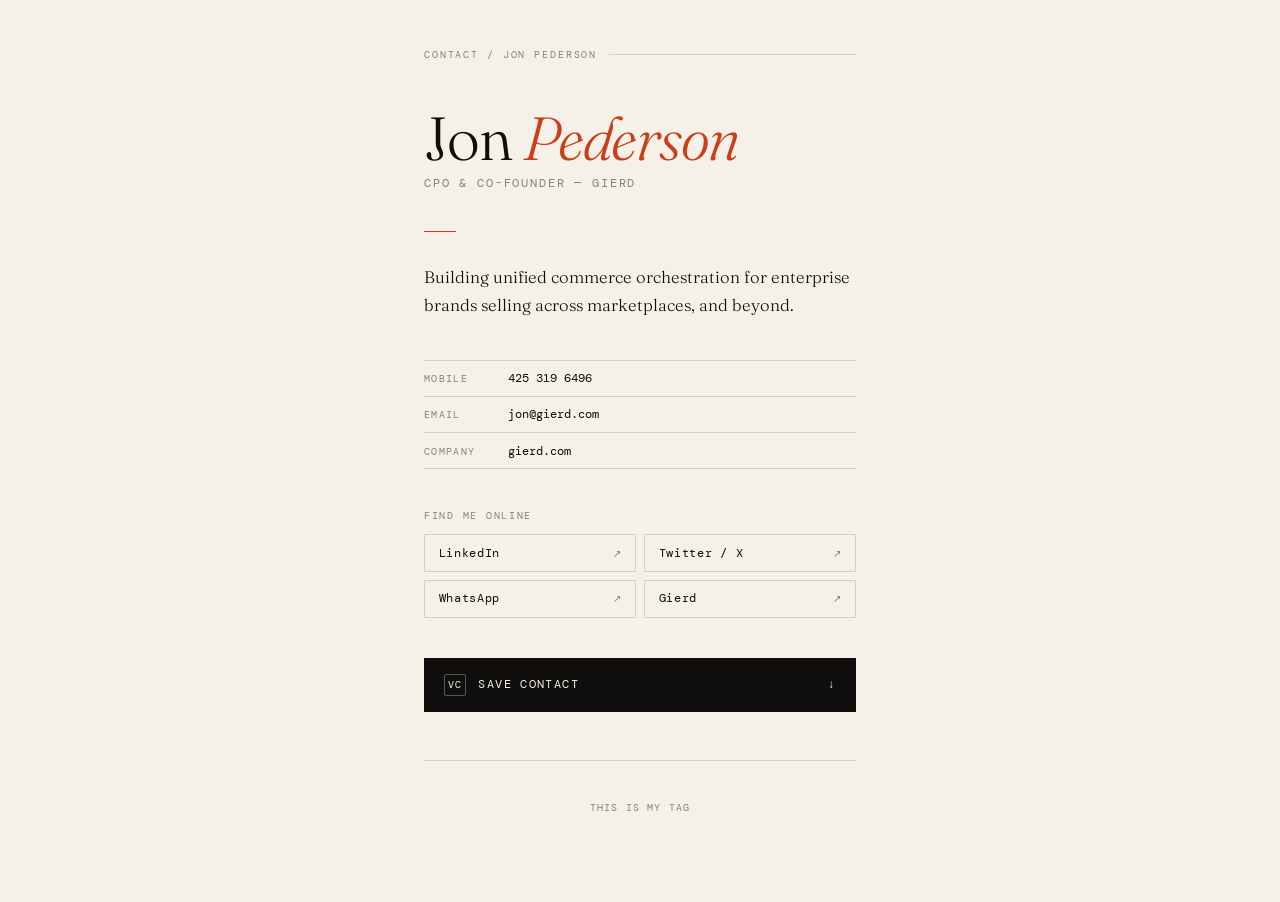
==== index.html @ 75db025e "Replace Skype link with WhatsApp link and update pin" ====
<!DOCTYPE html>
<html lang="en">
<head>
  <meta charset="UTF-8" />
  <meta name="viewport" content="width=device-width, initial-scale=1.0" />
  <title>Jon Pederson</title>
  <link rel="preconnect" href="https://fonts.googleapis.com" />
  <link rel="preconnect" href="https://fonts.gstatic.com" crossorigin />
  <link href="https://fonts.googleapis.com/css2?family=DM+Mono:ital,wght@0,300;0,400;0,500;1,300&family=Fraunces:ital,opsz,wght@0,9..144,300;0,9..144,400;1,9..144,300&display=swap" rel="stylesheet" />

  <style>
    :root {
      --ink: #0f0e0c;
      --paper: #f5f0e8;
      --accent: #c8401a;
      --muted: #8a8070;
      --rule: #d6cfc2;
      --mono: 'DM Mono', monospace;
      --serif: 'Fraunces', Georgia, serif;
    }

    *, *::before, *::after { box-sizing: border-box; margin: 0; padding: 0; }

    html, body {
      height: 100%;
      background: var(--paper);
      color: var(--ink);
      font-family: var(--mono);
      -webkit-font-smoothing: antialiased;
    }

    /* ââ OWNER INTERSTITIAL SCREEN ââ */
    #owner-screen {
      display: none;
      position: fixed;
      inset: 0;
      background: var(--ink);
      color: var(--paper);
      flex-direction: column;
      align-items: center;
      justify-content: center;
      gap: 1.5rem;
      font-family: var(--mono);
      text-transform: uppercase;
      letter-spacing: 0.1em;
    }

    #owner-screen .owner-label {
      font-size: 0.7rem;
      color: rgba(245,240,232,0.5);
      letter-spacing: 0.2em;
    }

    /* countdown ring */
    #countdown-ring {
      position: relative;
      width: 72px;
      height: 72px;
    }
    #countdown-ring svg {
      transform: rotate(-90deg);
    }
    #countdown-ring .ring-bg {
      fill: none;
      stroke: rgba(255,255,255,0.1);
      stroke-width: 3;
    }
    #countdown-ring .ring-fill {
      fill: none;
      stroke: var(--accent);
      stroke-width: 3;
      stroke-linecap: round;
      stroke-dasharray: 201;
      stroke-dashoffset: 0;
      transition: stroke-dashoffset 1s linear;
    }
    #countdown-ring .ring-num {
      position: absolute;
      inset: 0;
      display: flex;
      align-items: center;
      justify-content: center;
      font-size: 1.4rem;
      font-weight: 300;
      color: var(--paper);
    }

    #owner-screen .keep-label {
      font-size: 0.72rem;
      letter-spacing: 0.16em;
    }

    /* "show card" escape button */
    #show-card-btn {
      margin-top: 0.5rem;
      background: none;
      border: 1px solid rgba(245,240,232,0.2);
      color: rgba(245,240,232,0.55);
      font-family: var(--mono);
      font-size: 0.6rem;
      letter-spacing: 0.14em;
      text-transform: uppercase;
      padding: 0.6rem 1.25rem;
      cursor: pointer;
      transition: all 0.2s;
    }
    #show-card-btn:hover {
      border-color: rgba(245,240,232,0.5);
      color: var(--paper);
    }

    /* ââ PUBLIC CARD ââ */
    #public-card {
      display: none;
      min-height: 100vh;
      padding: 3rem 1.5rem 5rem;
      max-width: 480px;
      margin: 0 auto;
      animation: fadeUp 0.5s ease both;
    }

    @keyframes fadeUp {
      from { opacity: 0; transform: translateY(16px); }
      to   { opacity: 1; transform: translateY(0); }
    }

    .top-rule {
      display: flex;
      align-items: center;
      gap: 0.75rem;
      margin-bottom: 3rem;
      color: var(--muted);
      font-size: 0.65rem;
      letter-spacing: 0.18em;
      text-transform: uppercase;
    }
    .top-rule::after {
      content: '';
      flex: 1;
      height: 1px;
      background: var(--rule);
    }

    .name-block { margin-bottom: 2.5rem; }
    .name-block h1 {
      font-family: var(--serif);
      font-weight: 300;
      font-size: clamp(2.6rem, 8vw, 3.8rem);
      line-height: 1;
      letter-spacing: -0.02em;
      color: var(--ink);
      margin-bottom: 0.4rem;
    }
    .name-block h1 em { font-style: italic; color: var(--accent); }
    .name-block .role {
      font-size: 0.72rem;
      letter-spacing: 0.16em;
      text-transform: uppercase;
      color: var(--muted);
    }

    .divider { width: 2rem; height: 1px; background: var(--accent); margin: 2rem 0; }

    .bio {
      font-family: var(--serif);
      font-weight: 300;
      font-size: 1.05rem;
      line-height: 1.65;
      color: var(--ink);
      margin-bottom: 2.5rem;
    }

    .contact-list { list-style: none; margin-bottom: 2.5rem; }
    .contact-list li {
      display: flex;
      align-items: baseline;
      gap: 0.75rem;
      padding: 0.6rem 0;
      border-bottom: 1px solid var(--rule);
      font-size: 0.78rem;
    }
    .contact-list li:first-child { border-top: 1px solid var(--rule); }
    .contact-list .label {
      font-size: 0.6rem;
      letter-spacing: 0.14em;
      text-transform: uppercase;
      color: var(--muted);
      width: 4.5rem;
      flex-shrink: 0;
    }
    .contact-list a { color: var(--ink); text-decoration: none; transition: color 0.15s; }
    .contact-list a:hover { color: var(--accent); }

    .section-label {
      font-size: 0.6rem;
      letter-spacing: 0.18em;
      text-transform: uppercase;
      color: var(--muted);
      margin-bottom: 0.75rem;
    }

    .links-grid {
      display: grid;
      grid-template-columns: 1fr 1fr;
      gap: 0.5rem;
      margin-bottom: 2.5rem;
    }
    .link-pill {
      display: flex;
      align-items: center;
      justify-content: space-between;
      padding: 0.65rem 0.85rem;
      border: 1px solid var(--rule);
      background: transparent;
      color: var(--ink);
      text-decoration: none;
      font-size: 0.72rem;
      letter-spacing: 0.06em;
      transition: all 0.15s;
      cursor: pointer;
    }
    .link-pill:hover { border-color: var(--accent); color: var(--accent); }
    .link-pill .arrow { font-size: 0.65rem; opacity: 0.5; }

    .vcard-btn {
      display: flex;
      align-items: center;
      justify-content: space-between;
      width: 100%;
      padding: 1rem 1.25rem;
      background: var(--ink);
      color: var(--paper);
      border: none;
      cursor: pointer;
      font-family: var(--mono);
      font-size: 0.72rem;
      letter-spacing: 0.12em;
      text-transform: uppercase;
      text-decoration: none;
      transition: background 0.15s;
      margin-bottom: 3rem;
    }
    .vcard-btn:hover { background: var(--accent); }
    .vcard-btn .btn-label { display: flex; align-items: center; gap: 0.75rem; }
    .vcard-btn .icon {
      width: 1.4rem; height: 1.4rem;
      border: 1px solid rgba(255,255,255,0.3);
      border-radius: 2px;
      display: flex; align-items: center; justify-content: center;
      font-size: 0.6rem;
    }

    .claim-row { text-align: center; padding-top: 2rem; border-top: 1px solid var(--rule); }
    .claim-btn {
      background: none;
      border: none;
      font-family: var(--mono);
      font-size: 0.62rem;
      letter-spacing: 0.12em;
      text-transform: uppercase;
      color: var(--muted);
      cursor: pointer;
      padding: 0.5rem 1rem;
      transition: color 0.15s;
    }
    .claim-btn:hover { color: var(--ink); }

    /* ââ CLAIM MODAL ââ */
    #claim-modal {
      display: none;
      position: fixed;
      inset: 0;
      background: rgba(15,14,12,0.85);
      align-items: flex-end;
      justify-content: center;
      z-index: 100;
      animation: fadeIn 0.2s ease;
    }
    #claim-modal.open { display: flex; }
    @keyframes fadeIn { from { opacity: 0; } to { opacity: 1; } }

    .modal-sheet {
      background: var(--paper);
      width: 100%;
      max-width: 480px;
      padding: 2rem 1.5rem 3rem;
      border-top: 3px solid var(--ink);
      animation: slideUp 0.25s ease;
    }
    @keyframes slideUp {
      from { transform: translateY(2rem); opacity: 0; }
      to   { transform: translateY(0); opacity: 1; }
    }

    .modal-title {
      font-size: 0.65rem;
      letter-spacing: 0.18em;
      text-transform: uppercase;
      color: var(--muted);
      margin-bottom: 1.5rem;
    }

    .pin-input { display: flex; gap: 0.5rem; margin-bottom: 1.5rem; }
    .pin-input input {
      flex: 1;
      background: transparent;
      border: 1px solid var(--rule);
      border-bottom: 2px solid var(--ink);
      padding: 0.75rem;
      font-family: var(--mono);
      font-size: 1.2rem;
      letter-spacing: 0.3em;
      text-align: center;
      color: var(--ink);
      outline: none;
      transition: border-color 0.15s;
    }
    .pin-input input:focus { border-bottom-color: var(--accent); }
    .pin-input input.error { border-bottom-color: var(--accent); animation: shake 0.3s ease; }
    @keyframes shake {
      0%, 100% { transform: translateX(0); }
      25% { transform: translateX(-4px); }
      75% { transform: translateX(4px); }
    }

    .modal-actions { display: flex; gap: 0.5rem; }
    .btn-primary {
      flex: 1;
      padding: 0.8rem;
      background: var(--ink);
      color: var(--paper);
      border: none;
      font-family: var(--mono);
      font-size: 0.72rem;
      letter-spacing: 0.1em;
      text-transform: uppercase;
      cursor: pointer;
      transition: background 0.15s;
    }
    .btn-primary:hover { background: var(--accent); }
    .btn-cancel {
      padding: 0.8rem 1.25rem;
      background: transparent;
      border: 1px solid var(--rule);
      font-family: var(--mono);
      font-size: 0.72rem;
      letter-spacing: 0.1em;
      text-transform: uppercase;
      color: var(--muted);
      cursor: pointer;
      transition: all 0.15s;
    }
    .btn-cancel:hover { border-color: var(--ink); color: var(--ink); }

    .modal-hint {
      margin-top: 1rem;
      font-size: 0.62rem;
      color: var(--muted);
      letter-spacing: 0.06em;
    }
  </style>
</head>
<body>

  <!-- OWNER: countdown interstitial -->
  <div id="owner-screen">
    <span class="owner-label">Opening Keep</span>

    <div id="countdown-ring">
      <svg width="72" height="72" viewBox="0 0 72 72">
        <circle class="ring-bg" cx="36" cy="36" r="32" />
        <circle class="ring-fill" id="ring-arc" cx="36" cy="36" r="32" />
      </svg>
      <div class="ring-num" id="ring-num">3</div>
    </div>

    <span class="keep-label">label / tap</span>

    <button id="show-card-btn" onclick="showCardInstead()">
      Show my contact card instead
    </button>
  </div>

  <!-- PUBLIC: contact card -->
  <div id="public-card">

    <div class="top-rule">contact / jon pederson</div>

    <div class="name-block">
      <h1>Jon <em>Pederson</em></h1>
      <div class="role">CPO &amp; Co-founder &mdash; Gierd</div>
    </div>

    <div class="divider"></div>

    <p class="bio">
      Building unified commerce orchestration for enterprise brands selling across marketplaces, and beyond.
    </p>

    <ul class="contact-list">
      <li>
        <span class="label">Mobile</span>
        <a href="tel:4253196496">425 319 6496</a>
      </li>
      <li>
        <span class="label">Email</span>
        <a href="mailto:jon@gierd.com">jon@gierd.com</a>
      </li>
      <li>
        <span class="label">Company</span>
        <a href="https://gierd.com" target="_blank" rel="noopener">gierd.com</a>
      </li>
    </ul>

    <p class="section-label">Find me online</p>
    <div class="links-grid">
      <a class="link-pill" href="https://linkedin.com/in/jonpederson" target="_blank" rel="noopener">
        LinkedIn <span class="arrow">&#x2197;</span>
      </a>
      <a class="link-pill" href="https://twitter.com/jonpederson" target="_blank" rel="noopener">
        Twitter / X <span class="arrow">&#x2197;</span>
      </a>
      <a class="link-pill" href="https://wa.me/14253196496" target="_blank" rel="noopener">
        WhatsApp <span class="arrow">&#x2197;</span>
      </a>
      <a class="link-pill" href="https://gierd.com" target="_blank" rel="noopener">
        Gierd <span class="arrow">&#x2197;</span>
      </a>
    </div>

    <!-- vCard download -->
    <a id="vcard-download" class="vcard-btn" download="jon-pederson.vcf">
      <span class="btn-label">
        <span class="icon">vc</span>
        Save contact
      </span>
      <span>&#x2193;</span>
    </a>

    <div class="claim-row">
      <button class="claim-btn" onclick="openModal()">This is my tag</button>
    </div>

  </div>

  <!-- CLAIM MODAL -->
  <div id="claim-modal">
    <div class="modal-sheet">
      <p class="modal-title">Owner authentication</p>
      <div class="pin-input">
        <input type="password" id="pin-field" maxlength="12"
               placeholder="&#xB7; &#xB7; &#xB7; &#xB7; &#xB7; &#xB7;"
               onkeydown="if(event.key==='Enter') checkPin()" />
      </div>
      <div class="modal-actions">
        <button class="btn-primary" onclick="checkPin()">Unlock</button>
        <button class="btn-cancel" onclick="closeModal()">Cancel</button>
      </div>
      <p class="modal-hint">
        Sets a cookie on this device. Future taps will show a 3-second countdown before opening Keep.
      </p>
    </div>
  </div>

  <script>
    const CONFIG = {
      pin: '8233',
      cookieName: 'jp_owner',
      cookieDays: 365,
      redirectUrl: 'https://keep.google.com/u/0/#label/tap',
      countdownSecs: 3,
      vcardData: `BEGIN:VCARD
VERSION:3.0
N:Pederson;Jon;;;
FN:Jon Pederson
ORG:Gierd
TITLE:CPO & Co-founder
TEL;TYPE=CELL:425-319-6496
EMAIL:jon@gierd.com
URL:https://gierd.com
X-SKYPE:jonpederson
X-GOOGLE-TALK:stopjon
END:VCARD`
    };

    function setCookie(name, value, days) {
      const expires = new Date(Date.now() + days * 864e5).toUTCString();
      document.cookie = `${name}=${value}; expires=${expires}; path=/; SameSite=Lax`;
    }
    function getCookie(name) {
      return document.cookie.split('; ').reduce((acc, c) => {
        const [k, v] = c.split('=');
        return k === name ? v : acc;
      }, null);
    }

    let countdownTimer = null;
    let redirectAborted = false;
    const CIRCUMFERENCE = 2 * Math.PI * 32;

    function startCountdown() {
      const screen = document.getElementById('owner-screen');
      const arc    = document.getElementById('ring-arc');
      const num    = document.getElementById('ring-num');
      redirectAborted = false;
      screen.style.display = 'flex';
      arc.style.strokeDasharray  = CIRCUMFERENCE;
      arc.style.strokeDashoffset = 0;
      num.textContent = CONFIG.countdownSecs;
      let remaining = CONFIG.countdownSecs;
      function tick() {
        if (redirectAborted) return;
        remaining--;
        const fraction = remaining / CONFIG.countdownSecs;
        arc.style.strokeDashoffset = CIRCUMFERENCE * (1 - fraction);
        num.textContent = remaining > 0 ? remaining : '';
        if (remaining <= 0) {
          if (!redirectAborted) window.location.href = CONFIG.redirectUrl;
        } else {
          countdownTimer = setTimeout(tick, 1000);
        }
      }
      countdownTimer = setTimeout(tick, 1000);
    }

    function showCardInstead() {
      redirectAborted = true;
      clearTimeout(countdownTimer);
      document.getElementById('owner-screen').style.display = 'none';
      document.getElementById('public-card').style.display  = 'block';
    }

    window.addEventListener('DOMContentLoaded', () => {
      const blob = new Blob([CONFIG.vcardData], { type: 'text/vcard' });
      document.getElementById('vcard-download').href = URL.createObjectURL(blob);
      if (getCookie(CONFIG.cookieName) === 'true') {
        startCountdown();
      } else {
        document.getElementById('public-card').style.display = 'block';
      }
    });

    function openModal() {
      document.getElementById('claim-modal').classList.add('open');
      setTimeout(() => document.getElementById('pin-field').focus(), 300);
    }
    function closeModal() {
      document.getElementById('claim-modal').classList.remove('open');
      document.getElementById('pin-field').value = '';
      document.getElementById('pin-field').classList.remove('error');
    }
    function checkPin() {
      const input = document.getElementById('pin-field');
      if (input.value === CONFIG.pin) {
        setCookie(CONFIG.cookieName, 'true', CONFIG.cookieDays);
        closeModal();
        document.getElementById('public-card').style.display = 'none';
        startCountdown();
      } else {
        input.classList.add('error');
        input.value = '';
        setTimeout(() => input.classList.remove('error'), 400);
      }
    }

    document.getElementById('claim-modal').addEventListener('click', function(e) {
      if (e.target === this) closeModal();
    });
  </script>

</body>
</html>
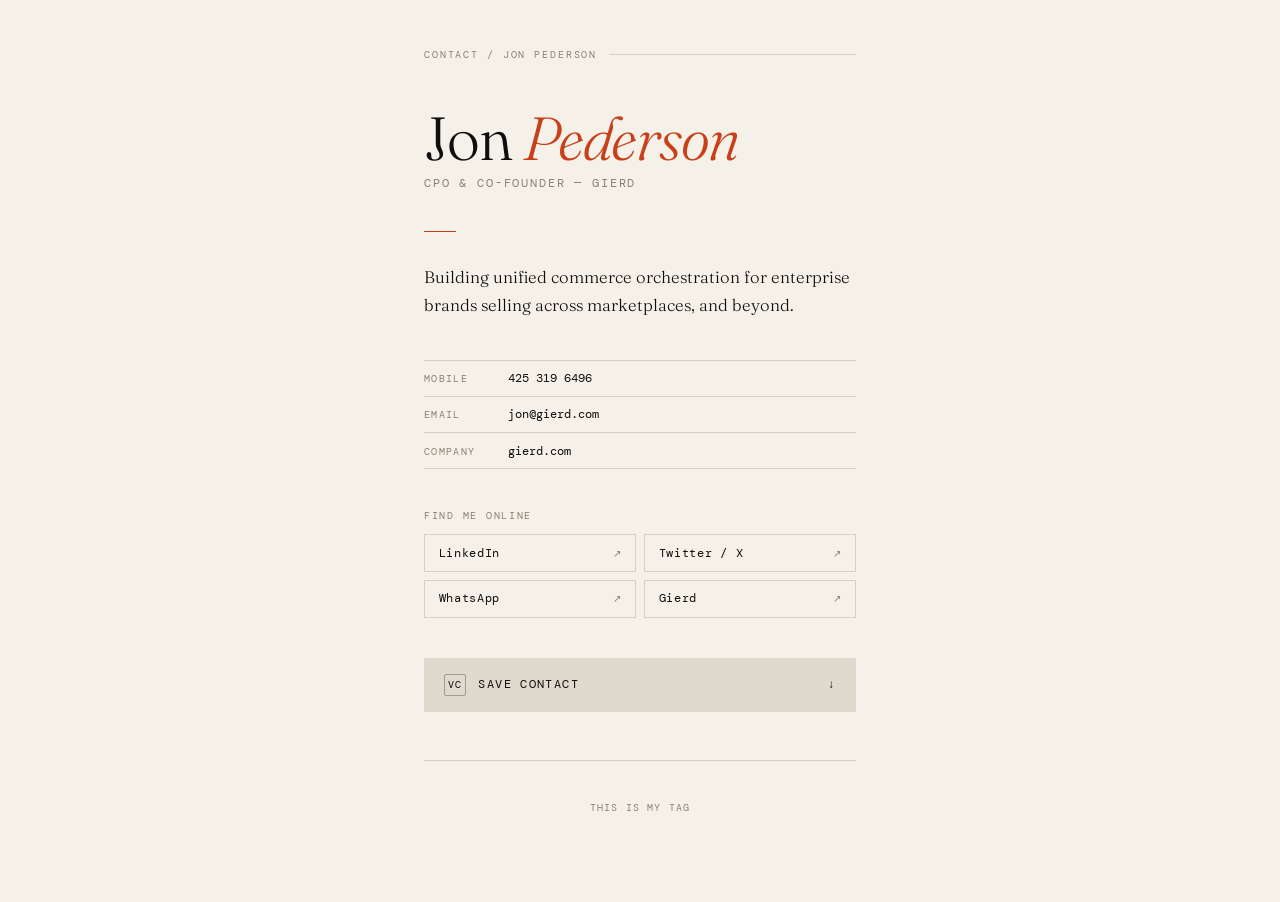
==== commit aff4e92c: "Add blur backdrop behind schedule nudge; style Save Contact button gray - Add #nudge-backdrop: fixed" ====
--- a/index.html
+++ b/index.html
@@ -228,8 +228,8 @@
       justify-content: space-between;
       width: 100%;
       padding: 1rem 1.25rem;
-      background: var(--ink);
-      color: var(--paper);
+      background: #e0d9ce;
+      color: var(--ink);
       border: none;
       cursor: pointer;
       font-family: var(--mono);
@@ -237,17 +237,19 @@
       letter-spacing: 0.12em;
       text-transform: uppercase;
       text-decoration: none;
-      transition: background 0.15s;
+      transition: background 0.15s, color 0.15s;
       margin-bottom: 3rem;
     }
-    .vcard-btn:hover { background: var(--accent); }
+    .vcard-btn:hover { background: var(--accent); color: var(--paper); }
+    .vcard-btn:hover .icon { border-color: rgba(255,255,255,0.3); }
     .vcard-btn .btn-label { display: flex; align-items: center; gap: 0.75rem; }
     .vcard-btn .icon {
       width: 1.4rem; height: 1.4rem;
-      border: 1px solid rgba(255,255,255,0.3);
+      border: 1px solid rgba(15,14,12,0.3);
       border-radius: 2px;
       display: flex; align-items: center; justify-content: center;
       font-size: 0.6rem;
+      transition: border-color 0.15s;
     }
 
     .claim-row { text-align: center; padding-top: 2rem; border-top: 1px solid var(--rule); }
@@ -358,6 +360,92 @@
       color: var(--muted);
       letter-spacing: 0.06em;
     }
+
+    /* ── SCHEDULE NUDGE ── */
+    #nudge-backdrop {
+      display: none;
+      position: fixed;
+      bottom: 0;
+      left: 0;
+      right: 0;
+      height: 35vh;
+      backdrop-filter: blur(12px);
+      -webkit-backdrop-filter: blur(12px);
+      background: linear-gradient(to bottom, transparent 0%, rgba(245,240,232,0.35) 100%);
+      z-index: 190;
+      opacity: 0;
+      transition: opacity 0.35s ease;
+      pointer-events: none;
+    }
+    #nudge-backdrop.visible { display: block; }
+    #nudge-backdrop.shown { opacity: 1; }
+
+    #schedule-nudge {
+      display: none;
+      position: fixed;
+      bottom: 1.5rem;
+      left: 50%;
+      transform: translateX(-50%) translateY(1rem);
+      width: calc(100% - 3rem);
+      max-width: 480px;
+      background: var(--ink);
+      color: var(--paper);
+      padding: 1rem 1.25rem;
+      z-index: 200;
+      opacity: 0;
+      transition: opacity 0.3s ease, transform 0.3s ease;
+    }
+    #schedule-nudge.visible {
+      display: flex;
+      align-items: center;
+      justify-content: space-between;
+      gap: 1rem;
+    }
+    #schedule-nudge.shown {
+      opacity: 1;
+      transform: translateX(-50%) translateY(0);
+    }
+    .nudge-text {
+      font-size: 0.72rem;
+      letter-spacing: 0.06em;
+      line-height: 1.4;
+    }
+    .nudge-text strong {
+      display: block;
+      font-weight: 500;
+      letter-spacing: 0.1em;
+      text-transform: uppercase;
+      font-size: 0.65rem;
+      margin-bottom: 0.2rem;
+      color: rgba(245,240,232,0.6);
+    }
+    .nudge-actions { display: flex; align-items: center; gap: 0.5rem; flex-shrink: 0; }
+    .nudge-btn {
+      padding: 0.55rem 0.9rem;
+      background: var(--accent);
+      color: var(--paper);
+      border: none;
+      font-family: var(--mono);
+      font-size: 0.65rem;
+      letter-spacing: 0.1em;
+      text-transform: uppercase;
+      text-decoration: none;
+      cursor: pointer;
+      white-space: nowrap;
+      transition: opacity 0.15s;
+    }
+    .nudge-btn:hover { opacity: 0.85; }
+    .nudge-dismiss {
+      background: none;
+      border: none;
+      color: rgba(245,240,232,0.4);
+      font-size: 1rem;
+      cursor: pointer;
+      line-height: 1;
+      padding: 0.25rem;
+      transition: color 0.15s;
+    }
+    .nudge-dismiss:hover { color: var(--paper); }
   </style>
 </head>
 <body>
@@ -441,6 +529,21 @@
       <button class="claim-btn" onclick="openModal()">This is my tag</button>
     </div>
 
+  </div>
+
+  <!-- SCHEDULE NUDGE -->
+  <div id="nudge-backdrop"></div>
+  <div id="schedule-nudge">
+    <div class="nudge-text">
+      <strong>Let's connect</strong>
+      Find a time to meet with Jon
+    </div>
+    <div class="nudge-actions">
+      <a class="nudge-btn" href="https://calendar.app.google/i15ReDVnfKninEQF6" target="_blank" rel="noopener">
+        Schedule &#x2197;
+      </a>
+      <button class="nudge-dismiss" onclick="dismissNudge()" aria-label="Dismiss">&#x2715;</button>
+    </div>
   </div>
 
   <!-- CLAIM MODAL -->
@@ -464,7 +567,7 @@
 
   <script>
     const CONFIG = {
-      pin: '8233',
+      pin: 'keepme',
       cookieName: 'jp_owner',
       cookieDays: 365,
       redirectUrl: 'https://keep.google.com/u/0/#label/tap',
@@ -537,6 +640,7 @@
         startCountdown();
       } else {
         document.getElementById('public-card').style.display = 'block';
+        startNudgeTimer();
       }
     });
 
@@ -566,6 +670,33 @@
     document.getElementById('claim-modal').addEventListener('click', function(e) {
       if (e.target === this) closeModal();
     });
+
+    let nudgeTimer = null;
+    function startNudgeTimer() {
+      if (sessionStorage.getItem('nudge_dismissed')) return;
+      nudgeTimer = setTimeout(() => {
+        const nudge = document.getElementById('schedule-nudge');
+        const backdrop = document.getElementById('nudge-backdrop');
+        nudge.classList.add('visible');
+        backdrop.classList.add('visible');
+        requestAnimationFrame(() => requestAnimationFrame(() => {
+          nudge.classList.add('shown');
+          backdrop.classList.add('shown');
+        }));
+      }, 10000);
+    }
+    function dismissNudge() {
+      const nudge = document.getElementById('schedule-nudge');
+      const backdrop = document.getElementById('nudge-backdrop');
+      nudge.classList.remove('shown');
+      backdrop.classList.remove('shown');
+      setTimeout(() => {
+        nudge.classList.remove('visible');
+        backdrop.classList.remove('visible');
+      }, 300);
+      sessionStorage.setItem('nudge_dismissed', '1');
+      clearTimeout(nudgeTimer);
+    }
   </script>
 
 </body>
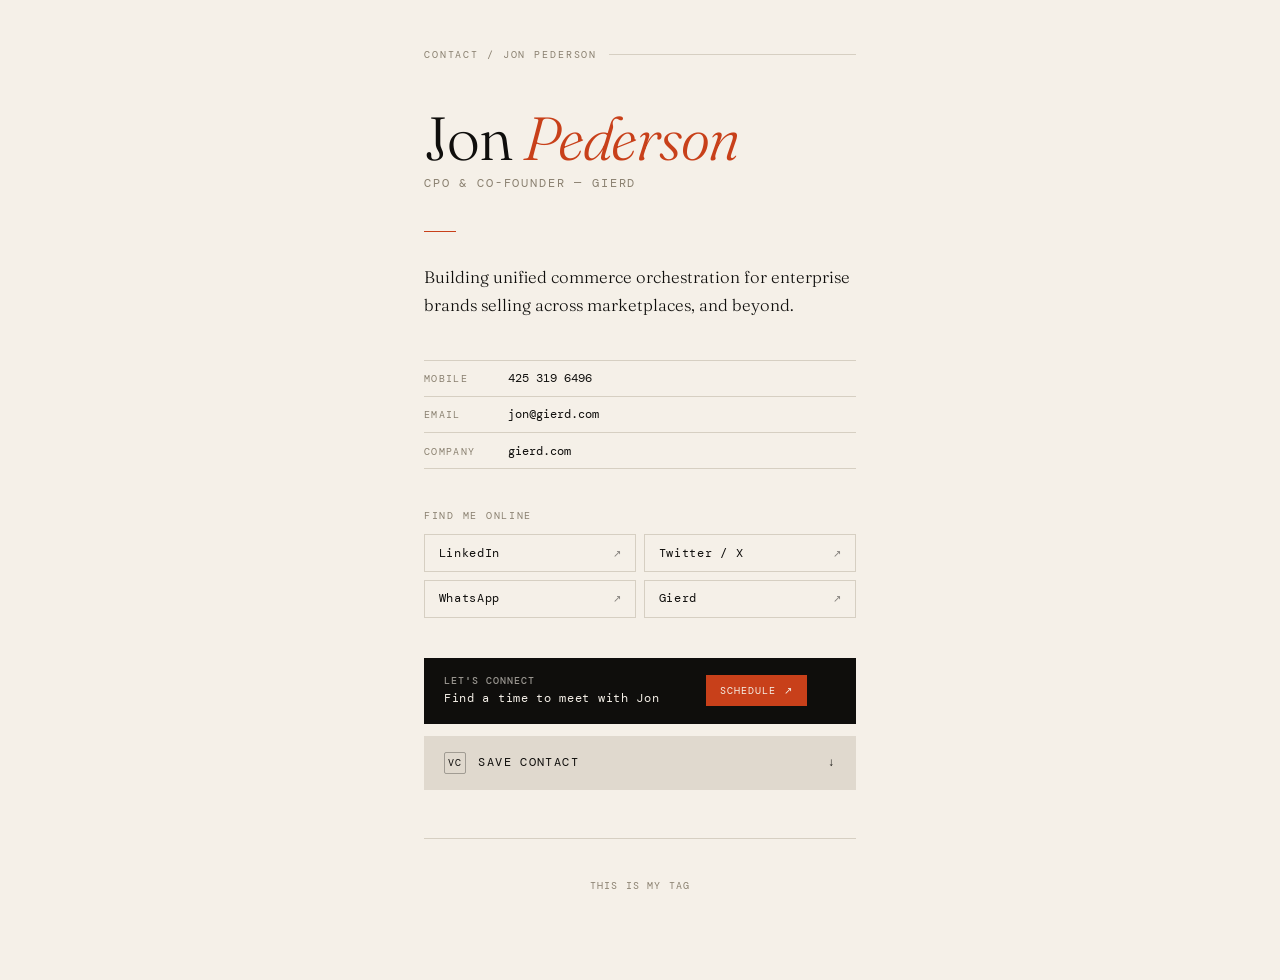
==== commit 317a1c99: "Rework schedule nudge as inline card button with popover animation - Move #schedule-nudge inline in " ====
--- a/index.html
+++ b/index.html
@@ -362,48 +362,51 @@
     }
 
     /* ── SCHEDULE NUDGE ── */
-    #nudge-backdrop {
-      display: none;
-      position: fixed;
-      bottom: 0;
-      left: 0;
-      right: 0;
-      height: 35vh;
-      backdrop-filter: blur(12px);
-      -webkit-backdrop-filter: blur(12px);
-      background: linear-gradient(to bottom, transparent 0%, rgba(245,240,232,0.35) 100%);
-      z-index: 190;
-      opacity: 0;
-      transition: opacity 0.35s ease;
-      pointer-events: none;
-    }
-    #nudge-backdrop.visible { display: block; }
-    #nudge-backdrop.shown { opacity: 1; }
-
     #schedule-nudge {
-      display: none;
-      position: fixed;
-      bottom: 1.5rem;
-      left: 50%;
-      transform: translateX(-50%) translateY(1rem);
-      width: calc(100% - 3rem);
-      max-width: 480px;
-      background: var(--ink);
-      color: var(--paper);
-      padding: 1rem 1.25rem;
-      z-index: 200;
-      opacity: 0;
-      transition: opacity 0.3s ease, transform 0.3s ease;
-    }
-    #schedule-nudge.visible {
       display: flex;
       align-items: center;
       justify-content: space-between;
       gap: 1rem;
-    }
-    #schedule-nudge.shown {
-      opacity: 1;
-      transform: translateX(-50%) translateY(0);
+      padding: 1rem 1.25rem;
+      background: var(--ink);
+      color: var(--paper);
+      margin-bottom: 0.75rem;
+      position: relative;
+      z-index: 1;
+      max-height: 8rem;
+      overflow: hidden;
+      transform-origin: center top;
+      transition:
+        transform 0.5s cubic-bezier(0.34, 1.4, 0.64, 1),
+        box-shadow 0.5s ease,
+        max-height 0.35s ease,
+        opacity 0.3s ease,
+        margin-bottom 0.35s ease,
+        padding 0.35s ease;
+    }
+    #schedule-nudge.popped {
+      transform: scale(1.028) translateY(-3px);
+      box-shadow: 0 20px 56px rgba(0,0,0,0.22), 0 4px 14px rgba(0,0,0,0.13);
+      z-index: 10;
+    }
+    #schedule-nudge.dismissed {
+      max-height: 0;
+      opacity: 0;
+      margin-bottom: 0;
+      padding-top: 0;
+      padding-bottom: 0;
+      pointer-events: none;
+    }
+    /* Blur elements below nudge when it pops */
+    #schedule-nudge.popped ~ #vcard-download,
+    #schedule-nudge.popped ~ .claim-row {
+      filter: blur(2.5px);
+      transition: filter 0.45s ease;
+    }
+    #schedule-nudge:not(.popped) ~ #vcard-download,
+    #schedule-nudge:not(.popped) ~ .claim-row {
+      filter: blur(0);
+      transition: filter 0.45s ease;
     }
     .nudge-text {
       font-size: 0.72rem;
@@ -443,7 +446,13 @@
       cursor: pointer;
       line-height: 1;
       padding: 0.25rem;
-      transition: color 0.15s;
+      opacity: 0;
+      pointer-events: none;
+      transition: opacity 0.3s ease, color 0.15s;
+    }
+    #schedule-nudge.popped .nudge-dismiss {
+      opacity: 1;
+      pointer-events: auto;
     }
     .nudge-dismiss:hover { color: var(--paper); }
   </style>
@@ -516,6 +525,20 @@
       </a>
     </div>
 
+    <!-- Schedule nudge -->
+    <div id="schedule-nudge">
+      <div class="nudge-text">
+        <strong>Let's connect</strong>
+        Find a time to meet with Jon
+      </div>
+      <div class="nudge-actions">
+        <a class="nudge-btn" href="https://calendar.app.google/i15ReDVnfKninEQF6" target="_blank" rel="noopener">
+          Schedule &#x2197;
+        </a>
+        <button class="nudge-dismiss" onclick="dismissNudge()" aria-label="Dismiss">&#x2715;</button>
+      </div>
+    </div>
+
     <!-- vCard download -->
     <a id="vcard-download" class="vcard-btn" download="jon-pederson.vcf">
       <span class="btn-label">
@@ -529,21 +552,6 @@
       <button class="claim-btn" onclick="openModal()">This is my tag</button>
     </div>
 
-  </div>
-
-  <!-- SCHEDULE NUDGE -->
-  <div id="nudge-backdrop"></div>
-  <div id="schedule-nudge">
-    <div class="nudge-text">
-      <strong>Let's connect</strong>
-      Find a time to meet with Jon
-    </div>
-    <div class="nudge-actions">
-      <a class="nudge-btn" href="https://calendar.app.google/i15ReDVnfKninEQF6" target="_blank" rel="noopener">
-        Schedule &#x2197;
-      </a>
-      <button class="nudge-dismiss" onclick="dismissNudge()" aria-label="Dismiss">&#x2715;</button>
-    </div>
   </div>
 
   <!-- CLAIM MODAL -->
@@ -676,24 +684,13 @@
       if (sessionStorage.getItem('nudge_dismissed')) return;
       nudgeTimer = setTimeout(() => {
         const nudge = document.getElementById('schedule-nudge');
-        const backdrop = document.getElementById('nudge-backdrop');
-        nudge.classList.add('visible');
-        backdrop.classList.add('visible');
-        requestAnimationFrame(() => requestAnimationFrame(() => {
-          nudge.classList.add('shown');
-          backdrop.classList.add('shown');
-        }));
+        requestAnimationFrame(() => nudge.classList.add('popped'));
       }, 10000);
     }
     function dismissNudge() {
       const nudge = document.getElementById('schedule-nudge');
-      const backdrop = document.getElementById('nudge-backdrop');
-      nudge.classList.remove('shown');
-      backdrop.classList.remove('shown');
-      setTimeout(() => {
-        nudge.classList.remove('visible');
-        backdrop.classList.remove('visible');
-      }, 300);
+      nudge.classList.remove('popped');
+      nudge.classList.add('dismissed');
       sessionStorage.setItem('nudge_dismissed', '1');
       clearTimeout(nudgeTimer);
     }
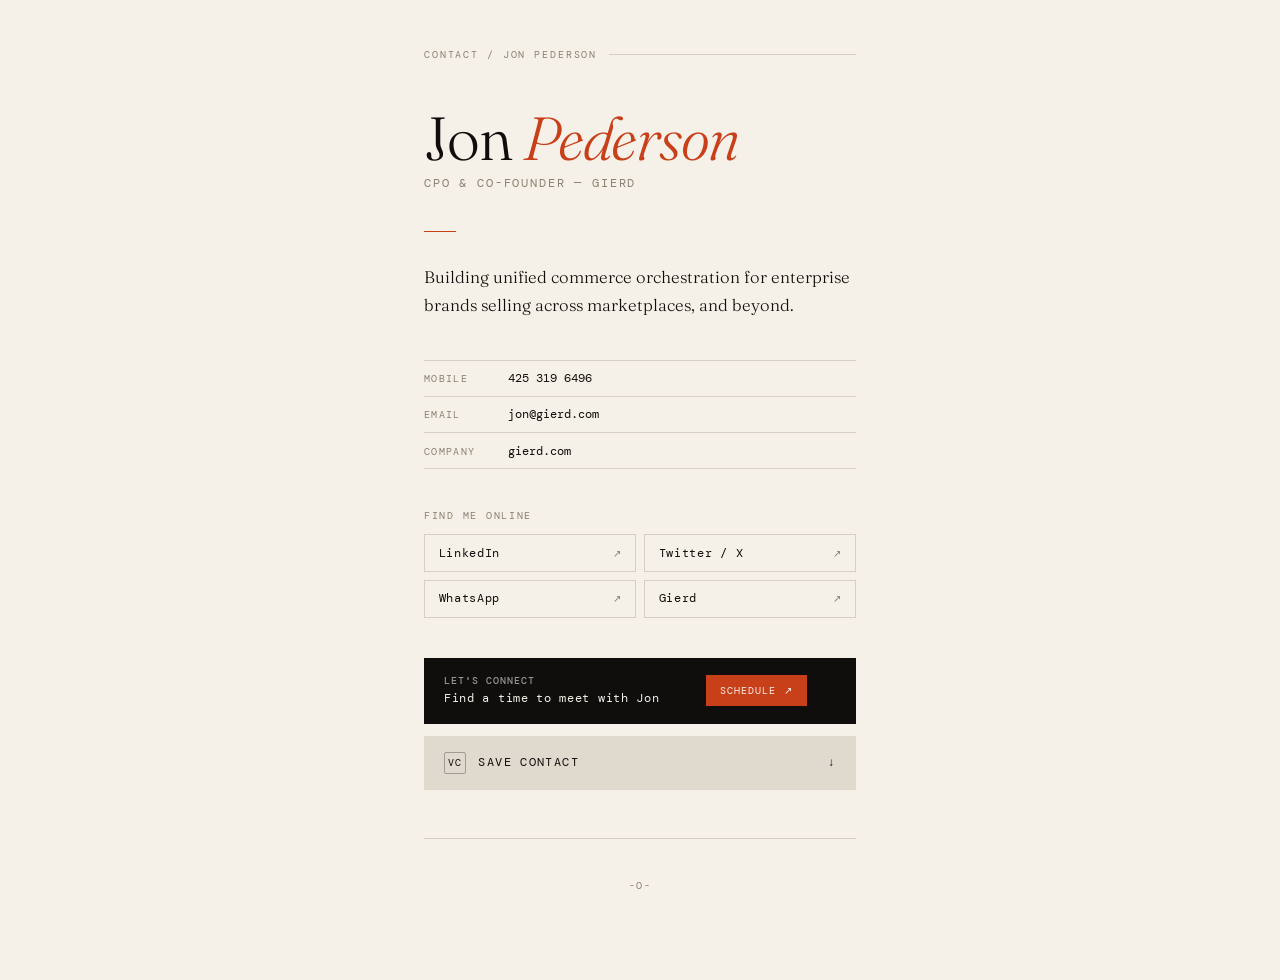
==== commit aafe3746: "Update button text in claim-row" ====
--- a/index.html
+++ b/index.html
@@ -453,6 +453,7 @@
     #schedule-nudge.popped .nudge-dismiss {
       opacity: 1;
       pointer-events: auto;
+      transition-delay: 0.5s;
     }
     .nudge-dismiss:hover { color: var(--paper); }
   </style>
@@ -549,7 +550,7 @@
     </a>
 
     <div class="claim-row">
-      <button class="claim-btn" onclick="openModal()">This is my tag</button>
+      <button class="claim-btn" onclick="openModal()">-o-</button>
     </div>
 
   </div>
@@ -690,7 +691,6 @@
     function dismissNudge() {
       const nudge = document.getElementById('schedule-nudge');
       nudge.classList.remove('popped');
-      nudge.classList.add('dismissed');
       sessionStorage.setItem('nudge_dismissed', '1');
       clearTimeout(nudgeTimer);
     }
